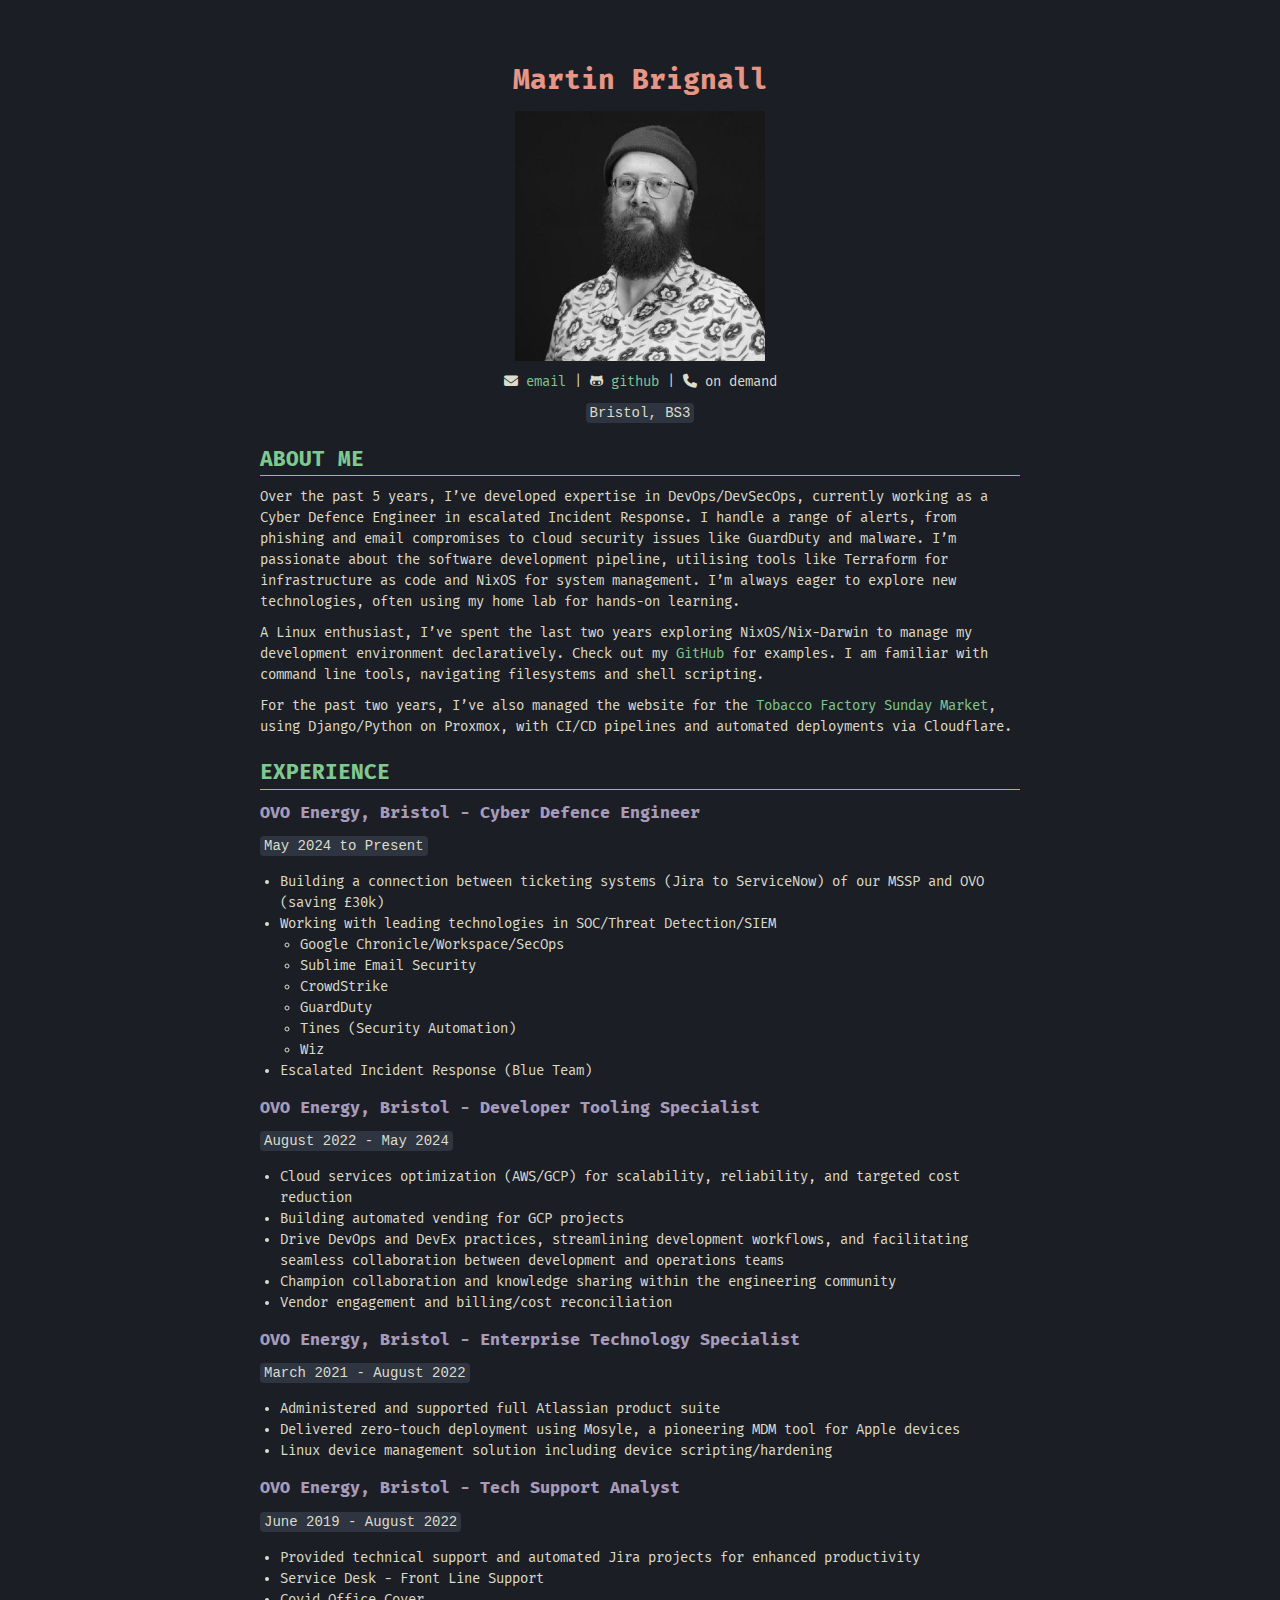
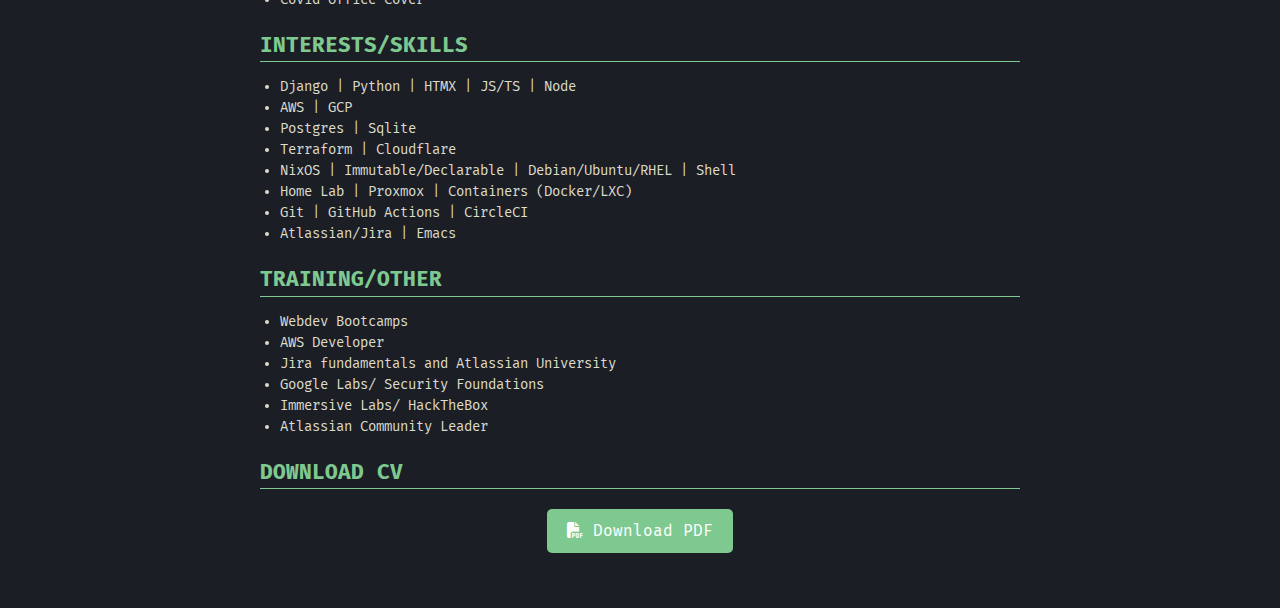
==== index.html @ 9ac09e2a "Deploying to gh-pages from @ mbrignall/mbrignl-cv@79a261bb3bc922e88e9699c41f180c78019fc666 🚀" ====
<?xml version="1.0" encoding="utf-8"?>
<!DOCTYPE html PUBLIC "-//W3C//DTD XHTML 1.0 Strict//EN"
"http://www.w3.org/TR/xhtml1/DTD/xhtml1-strict.dtd">
<html xmlns="http://www.w3.org/1999/xhtml" lang="en" xml:lang="en">
<head>
<meta http-equiv="Content-Type" content="text/html;charset=utf-8" />
<meta name="viewport" content="width=device-width, initial-scale=1" />
<title>Martin Brignall</title>
<meta name="generator" content="Org mode" />
<link rel="stylesheet" href="https://cdnjs.cloudflare.com/ajax/libs/font-awesome/6.6.0/css/all.min.css">
<link rel="stylesheet" href="https://fonts.googleapis.com/css2?family=Fira+Mono&display=swap">
<link rel="stylesheet" type="text/css" href="style.css">
<style type="text/css">
html, body {
background-color: #1c1e26;
font-size: 14px;
line-height: 1.5;
color: #dcdccc;
font-family: 'Fira Mono', monospace;
margin: 0 auto;
max-width: 800px;
padding: 20px;
}
h1 {
color: #e79686;
font-size: 2em;
text-align: center;
margin-bottom: 0;
}
h2 {
color: #7ec98f;
font-size: 1.5em;
margin-top: 20px;
margin-bottom: 10px;
border-bottom: 1px solid #7ec98f;
}
h3 {
color: #a89bb9;
font-size: 1.2em;
margin-top: 10px;
margin-bottom: 5px;
}
p {
margin: 10px 0;
}
ul {
padding-left: 20px;
}
a {
color: #7ec98f;
text-decoration: none;
}
a:hover {
text-decoration: underline;
}
.center {
text-align: center;
}
img.center {
display: block;
margin-left: auto;
margin-right: auto;
}
.download-button {
text-align: center;
margin: 20px 0;
}
.download-button .btn {
background-color: #7ec98f; /* Green background */
border: none; /* Remove border */
color: white; /* White text */
padding: 10px 20px; /* Some padding */
text-align: center; /* Center the text (if you want) */
text-decoration: none; /* Remove underline */
display: inline-block; /* Make the button inline-block */
font-size: 16px; /* Increase font size */
border-radius: 5px; /* Rounded corners */
cursor: pointer; /* Mouse pointer on hover */
transition: background-color 0.3s ease; /* Smooth background color change */
}
.download-button .btn:hover {
background-color: #45a049; /* Darker green on hover */
}
code {
background-color: #2e3440;
color: #dcdccc;
padding: 2px 4px;
border-radius: 4px;
}
.contact-info {
text-align: center;
margin-bottom: 20px;
}
.contact-info p {
margin: 0.2em 0;
}
.section-title {
font-weight: bold;
text-transform: uppercase;
border-bottom: 2px solid #7ec98f;
padding-bottom: 0.2em;
margin-top: 2em;
}
</style>
</head>
<body>
<div id="content">
<h1 class="title">Martin Brignall</h1>

<div class="figure">
<p><img src="./img/mbrignl.jpeg" alt="mbrignl.jpeg" class="center" width="250px" />
</p>
</div>

<p class="center">
<i class="fa fa-envelope"></i> <a href="mailto:martinaloysiusbrignall@gmail.com" class="center">email</a>  | 
<i class="fa-brands fa-github-alt"></i> <a href="https://github.com/mbrignall">github</a>  | 
<i class="fa fa-phone"></i> on demand
</p>

<p class="center">
<code>Bristol, BS3</code>
</p>

<div id="outline-container-orgf44a5af" class="outline-2">
<h2 id="orgf44a5af">ABOUT ME</h2>
<div class="outline-text-2" id="text-orgf44a5af">
<p>
Over the past 5 years, I’ve developed expertise in DevOps/DevSecOps, currently working as a Cyber Defence Engineer in escalated Incident Response. I handle a range of alerts, from phishing and email compromises to cloud security issues like GuardDuty and malware. I’m passionate about the software development pipeline, utilising tools like Terraform for infrastructure as code and NixOS for system management. I’m always eager to explore new technologies, often using my home lab for hands-on learning.
</p>

<p>
A Linux enthusiast, I’ve spent the last two years exploring NixOS/Nix-Darwin to manage my development environment declaratively. Check out my <a href="https://github.com/mbrignall">GitHub</a> for examples. I am familiar with command line tools, navigating filesystems and shell scripting.
</p>

<p>
For the past two years, I’ve also managed the website for the <a href="https://sundaymarket.marketmanager.app">Tobacco Factory Sunday Market</a>, using Django/Python on Proxmox, with CI/CD pipelines and automated deployments via Cloudflare.
</p>
</div>
</div>

<div id="outline-container-org95645b9" class="outline-2">
<h2 id="org95645b9">EXPERIENCE</h2>
<div class="outline-text-2" id="text-org95645b9">
</div>
<div id="outline-container-org48d962f" class="outline-3">
<h3 id="org48d962f"><b>OVO Energy</b>, Bristol - Cyber Defence Engineer</h3>
<div class="outline-text-3" id="text-org48d962f">
<p>
<code>May 2024 to Present</code>
</p>
<ul class="org-ul">
<li>Building a connection between ticketing systems (Jira to ServiceNow) of our MSSP and OVO (saving £30k)</li>
<li>Working with leading technologies in SOC/Threat Detection/SIEM
<ul class="org-ul">
<li>Google Chronicle/Workspace/SecOps</li>
<li>Sublime Email Security</li>
<li>CrowdStrike</li>
<li>GuardDuty</li>
<li>Tines (Security Automation)</li>
<li>Wiz</li>
</ul></li>
<li>Escalated Incident Response (Blue Team)</li>
</ul>
</div>
</div>

<div id="outline-container-org6223610" class="outline-3">
<h3 id="org6223610"><b>OVO Energy</b>, Bristol - Developer Tooling Specialist</h3>
<div class="outline-text-3" id="text-org6223610">
<p>
<code>August 2022 - May 2024</code>
</p>
<ul class="org-ul">
<li>Cloud services optimization (AWS/GCP) for
scalability, reliability, and targeted cost reduction</li>
<li>Building automated vending for GCP projects</li>
<li>Drive DevOps and DevEx practices, streamlining development
workflows, and facilitating seamless collaboration between
development and operations teams</li>
<li>Champion collaboration and knowledge sharing within the
engineering community</li>
<li>Vendor engagement and billing/cost reconciliation</li>
</ul>
</div>
</div>

<div id="outline-container-org43b151e" class="outline-3">
<h3 id="org43b151e">OVO Energy, Bristol - Enterprise Technology Specialist</h3>
<div class="outline-text-3" id="text-org43b151e">
<p>
<code>March 2021 - August 2022</code>
</p>
<ul class="org-ul">
<li>Administered and supported full Atlassian product suite</li>
<li>Delivered zero-touch deployment using Mosyle, a pioneering MDM
tool for Apple devices</li>
<li>Linux device management solution including device scripting/hardening</li>
</ul>
</div>
</div>

<div id="outline-container-org664cf90" class="outline-3">
<h3 id="org664cf90">OVO Energy, Bristol - Tech Support Analyst</h3>
<div class="outline-text-3" id="text-org664cf90">
<p>
<code>June 2019 - August 2022</code>
</p>
<ul class="org-ul">
<li>Provided technical support and automated Jira projects for
enhanced productivity</li>
<li>Service Desk - Front Line Support</li>
<li>Covid Office Cover</li>
</ul>
</div>
</div>
</div>

<div id="outline-container-org94a6da1" class="outline-2">
<h2 id="org94a6da1">INTERESTS/SKILLS</h2>
<div class="outline-text-2" id="text-org94a6da1">
<ul class="org-ul">
<li>Django | Python | HTMX | JS/TS | Node</li>
<li>AWS | GCP</li>
<li>Postgres | Sqlite</li>
<li>Terraform | Cloudflare</li>
<li>NixOS | Immutable/Declarable | Debian/Ubuntu/RHEL | Shell</li>
<li>Home Lab | Proxmox | Containers (Docker/LXC)</li>
<li>Git | GitHub Actions | CircleCI</li>
<li>Atlassian/Jira | Emacs</li>
</ul>
</div>
</div>

<div id="outline-container-orge17f28a" class="outline-2">
<h2 id="orge17f28a">TRAINING/OTHER</h2>
<div class="outline-text-2" id="text-orge17f28a">
<ul class="org-ul">
<li>Webdev Bootcamps</li>
<li>AWS Developer</li>
<li>Jira fundamentals and Atlassian University</li>
<li>Google Labs/ Security Foundations</li>
<li>Immersive Labs/ HackTheBox</li>
<li>Atlassian Community Leader</li>
</ul>
</div>
</div>

<div id="outline-container-orgb2cb8e1" class="outline-2">
<h2 id="orgb2cb8e1">DOWNLOAD CV</h2>
<div class="outline-text-2" id="text-orgb2cb8e1">
<p class="center">
<div class="download-button">
<a href="https://mbrignall.github.io/mbrignl-cv/mbcv.pdf" class="btn" download>
<i class="fa fa-file-pdf"></i> Download PDF
</a>
</div>
</p>
</div>
</div>
</div>
</body>
</html>
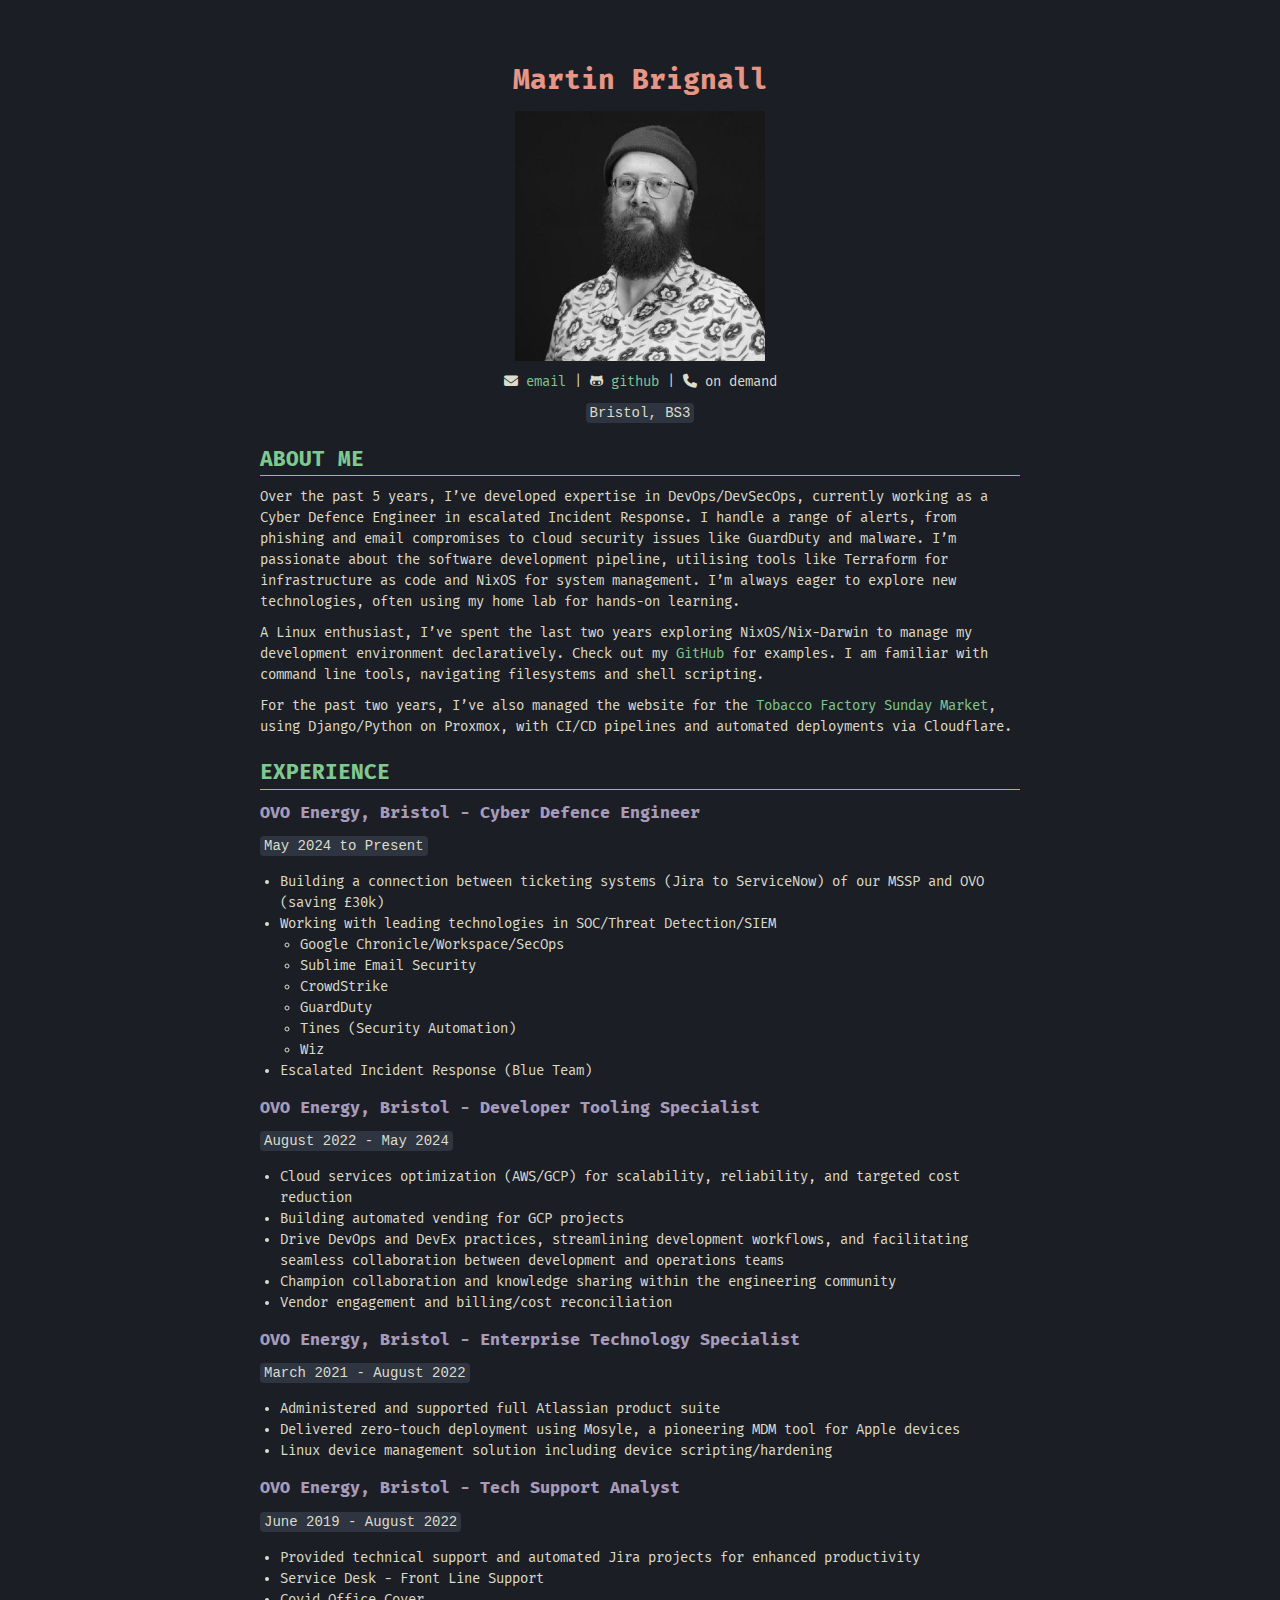
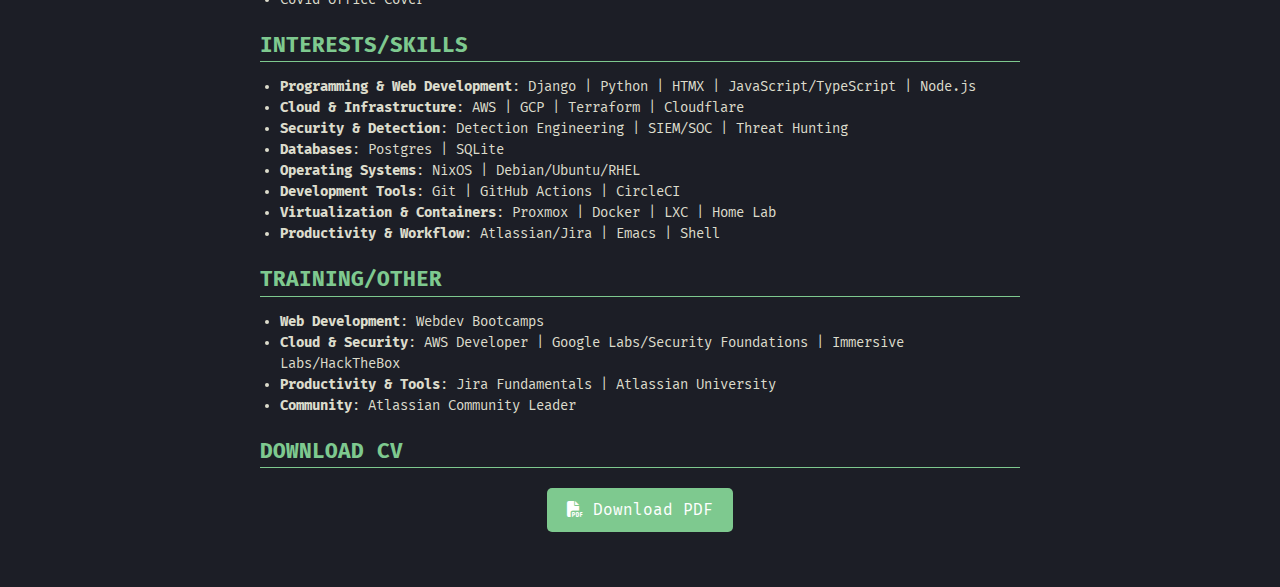
==== commit f099bc2f: "Deploying to gh-pages from @ mbrignall/mbrignl-cv@e51a6a0d6cc186be38806fed59eaf8313b4d0034 🚀" ====
--- a/index.html
+++ b/index.html
@@ -122,9 +122,9 @@
 <code>Bristol, BS3</code>
 </p>
 
-<div id="outline-container-orgf44a5af" class="outline-2">
-<h2 id="orgf44a5af">ABOUT ME</h2>
-<div class="outline-text-2" id="text-orgf44a5af">
+<div id="outline-container-orgc429713" class="outline-2">
+<h2 id="orgc429713">ABOUT ME</h2>
+<div class="outline-text-2" id="text-orgc429713">
 <p>
 Over the past 5 years, I’ve developed expertise in DevOps/DevSecOps, currently working as a Cyber Defence Engineer in escalated Incident Response. I handle a range of alerts, from phishing and email compromises to cloud security issues like GuardDuty and malware. I’m passionate about the software development pipeline, utilising tools like Terraform for infrastructure as code and NixOS for system management. I’m always eager to explore new technologies, often using my home lab for hands-on learning.
 </p>
@@ -139,13 +139,13 @@
 </div>
 </div>
 
-<div id="outline-container-org95645b9" class="outline-2">
-<h2 id="org95645b9">EXPERIENCE</h2>
-<div class="outline-text-2" id="text-org95645b9">
-</div>
-<div id="outline-container-org48d962f" class="outline-3">
-<h3 id="org48d962f"><b>OVO Energy</b>, Bristol - Cyber Defence Engineer</h3>
-<div class="outline-text-3" id="text-org48d962f">
+<div id="outline-container-org0876ac3" class="outline-2">
+<h2 id="org0876ac3">EXPERIENCE</h2>
+<div class="outline-text-2" id="text-org0876ac3">
+</div>
+<div id="outline-container-org802b6fd" class="outline-3">
+<h3 id="org802b6fd"><b>OVO Energy</b>, Bristol - Cyber Defence Engineer</h3>
+<div class="outline-text-3" id="text-org802b6fd">
 <p>
 <code>May 2024 to Present</code>
 </p>
@@ -165,9 +165,9 @@
 </div>
 </div>
 
-<div id="outline-container-org6223610" class="outline-3">
-<h3 id="org6223610"><b>OVO Energy</b>, Bristol - Developer Tooling Specialist</h3>
-<div class="outline-text-3" id="text-org6223610">
+<div id="outline-container-org3afc214" class="outline-3">
+<h3 id="org3afc214"><b>OVO Energy</b>, Bristol - Developer Tooling Specialist</h3>
+<div class="outline-text-3" id="text-org3afc214">
 <p>
 <code>August 2022 - May 2024</code>
 </p>
@@ -185,9 +185,9 @@
 </div>
 </div>
 
-<div id="outline-container-org43b151e" class="outline-3">
-<h3 id="org43b151e">OVO Energy, Bristol - Enterprise Technology Specialist</h3>
-<div class="outline-text-3" id="text-org43b151e">
+<div id="outline-container-org78b4206" class="outline-3">
+<h3 id="org78b4206">OVO Energy, Bristol - Enterprise Technology Specialist</h3>
+<div class="outline-text-3" id="text-org78b4206">
 <p>
 <code>March 2021 - August 2022</code>
 </p>
@@ -200,9 +200,9 @@
 </div>
 </div>
 
-<div id="outline-container-org664cf90" class="outline-3">
-<h3 id="org664cf90">OVO Energy, Bristol - Tech Support Analyst</h3>
-<div class="outline-text-3" id="text-org664cf90">
+<div id="outline-container-org59b3b77" class="outline-3">
+<h3 id="org59b3b77">OVO Energy, Bristol - Tech Support Analyst</h3>
+<div class="outline-text-3" id="text-org59b3b77">
 <p>
 <code>June 2019 - August 2022</code>
 </p>
@@ -216,39 +216,39 @@
 </div>
 </div>
 
-<div id="outline-container-org94a6da1" class="outline-2">
-<h2 id="org94a6da1">INTERESTS/SKILLS</h2>
-<div class="outline-text-2" id="text-org94a6da1">
-<ul class="org-ul">
-<li>Django | Python | HTMX | JS/TS | Node</li>
-<li>AWS | GCP</li>
-<li>Postgres | Sqlite</li>
-<li>Terraform | Cloudflare</li>
-<li>NixOS | Immutable/Declarable | Debian/Ubuntu/RHEL | Shell</li>
-<li>Home Lab | Proxmox | Containers (Docker/LXC)</li>
-<li>Git | GitHub Actions | CircleCI</li>
-<li>Atlassian/Jira | Emacs</li>
-</ul>
-</div>
-</div>
-
-<div id="outline-container-orge17f28a" class="outline-2">
-<h2 id="orge17f28a">TRAINING/OTHER</h2>
-<div class="outline-text-2" id="text-orge17f28a">
-<ul class="org-ul">
-<li>Webdev Bootcamps</li>
-<li>AWS Developer</li>
-<li>Jira fundamentals and Atlassian University</li>
-<li>Google Labs/ Security Foundations</li>
-<li>Immersive Labs/ HackTheBox</li>
-<li>Atlassian Community Leader</li>
-</ul>
-</div>
-</div>
-
-<div id="outline-container-orgb2cb8e1" class="outline-2">
-<h2 id="orgb2cb8e1">DOWNLOAD CV</h2>
-<div class="outline-text-2" id="text-orgb2cb8e1">
+<div id="outline-container-org53bff88" class="outline-2">
+<h2 id="org53bff88">INTERESTS/SKILLS</h2>
+<div class="outline-text-2" id="text-org53bff88">
+<ul class="org-ul">
+<li><b>Programming &amp; Web Development</b>: Django | Python | HTMX | JavaScript/TypeScript | Node.js</li>
+<li><b>Cloud &amp; Infrastructure</b>: AWS | GCP | Terraform | Cloudflare</li>
+<li><b>Security &amp; Detection</b>: Detection Engineering | SIEM/SOC | Threat Hunting</li>
+<li><b>Databases</b>: Postgres | SQLite</li>
+<li><b>Operating Systems</b>: NixOS | Debian/Ubuntu/RHEL</li>
+<li><b>Development Tools</b>: Git | GitHub Actions | CircleCI</li>
+<li><b>Virtualization &amp; Containers</b>: Proxmox | Docker | LXC | Home Lab</li>
+<li><b>Productivity &amp; Workflow</b>: Atlassian/Jira | Emacs | Shell</li>
+</ul>
+</div>
+</div>
+
+
+<div id="outline-container-orge9104a3" class="outline-2">
+<h2 id="orge9104a3">TRAINING/OTHER</h2>
+<div class="outline-text-2" id="text-orge9104a3">
+<ul class="org-ul">
+<li><b>Web Development</b>: Webdev Bootcamps</li>
+<li><b>Cloud &amp; Security</b>: AWS Developer | Google Labs/Security Foundations | Immersive Labs/HackTheBox</li>
+<li><b>Productivity &amp; Tools</b>: Jira Fundamentals | Atlassian University</li>
+<li><b>Community</b>: Atlassian Community Leader</li>
+</ul>
+</div>
+</div>
+
+
+<div id="outline-container-org244cf4e" class="outline-2">
+<h2 id="org244cf4e">DOWNLOAD CV</h2>
+<div class="outline-text-2" id="text-org244cf4e">
 <p class="center">
 <div class="download-button">
 <a href="https://mbrignall.github.io/mbrignl-cv/mbcv.pdf" class="btn" download>
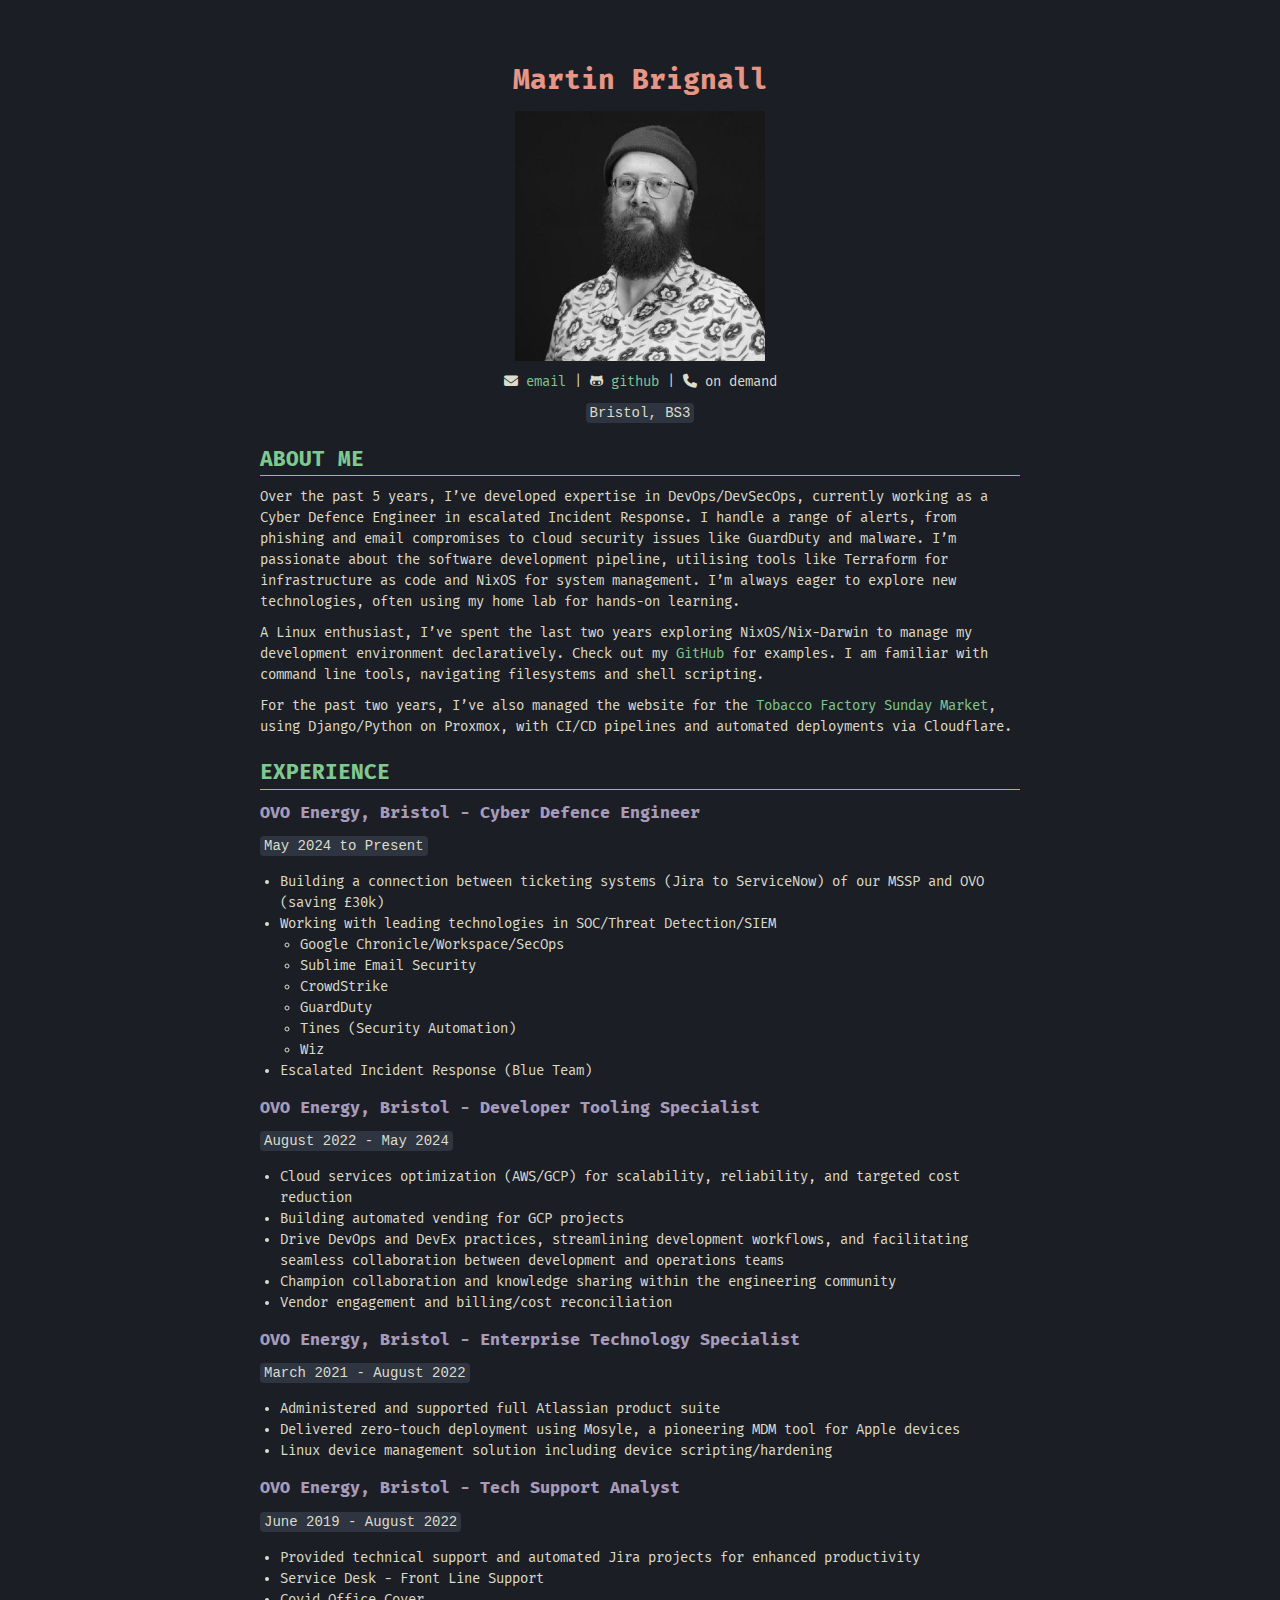
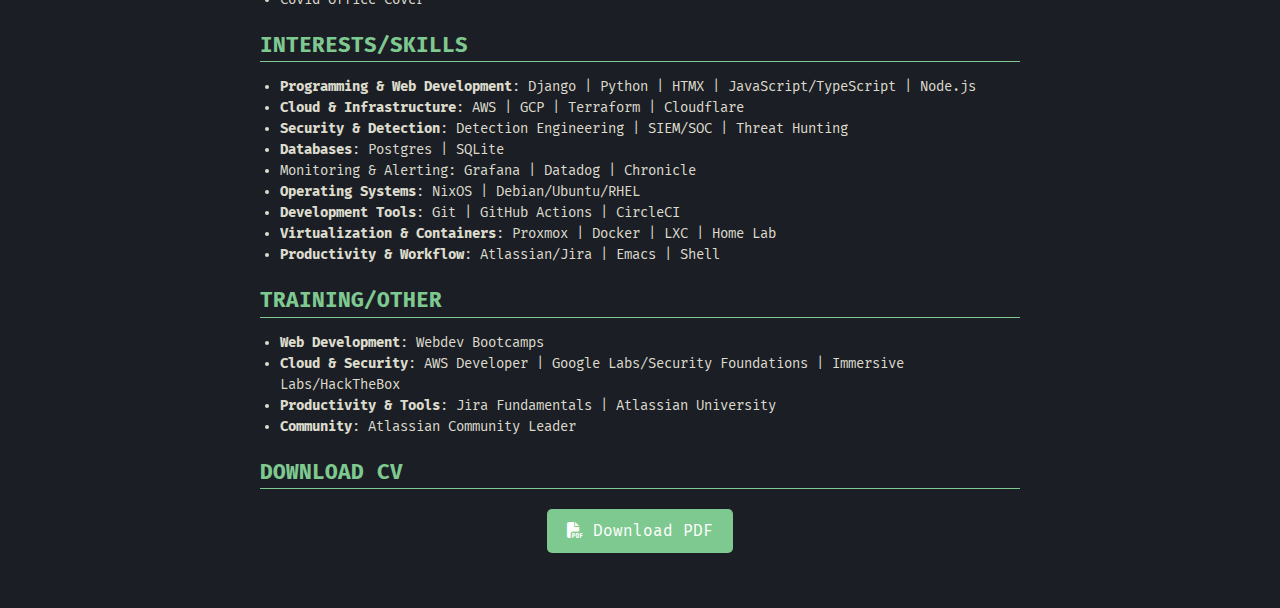
==== commit f0735496: "Deploying to gh-pages from @ mbrignall/mbrignl-cv@9458a605437271b35866bcd3ac2587606010154b 🚀" ====
--- a/index.html
+++ b/index.html
@@ -122,9 +122,9 @@
 <code>Bristol, BS3</code>
 </p>
 
-<div id="outline-container-orgc429713" class="outline-2">
-<h2 id="orgc429713">ABOUT ME</h2>
-<div class="outline-text-2" id="text-orgc429713">
+<div id="outline-container-orgcfe7950" class="outline-2">
+<h2 id="orgcfe7950">ABOUT ME</h2>
+<div class="outline-text-2" id="text-orgcfe7950">
 <p>
 Over the past 5 years, I’ve developed expertise in DevOps/DevSecOps, currently working as a Cyber Defence Engineer in escalated Incident Response. I handle a range of alerts, from phishing and email compromises to cloud security issues like GuardDuty and malware. I’m passionate about the software development pipeline, utilising tools like Terraform for infrastructure as code and NixOS for system management. I’m always eager to explore new technologies, often using my home lab for hands-on learning.
 </p>
@@ -139,13 +139,13 @@
 </div>
 </div>
 
-<div id="outline-container-org0876ac3" class="outline-2">
-<h2 id="org0876ac3">EXPERIENCE</h2>
-<div class="outline-text-2" id="text-org0876ac3">
-</div>
-<div id="outline-container-org802b6fd" class="outline-3">
-<h3 id="org802b6fd"><b>OVO Energy</b>, Bristol - Cyber Defence Engineer</h3>
-<div class="outline-text-3" id="text-org802b6fd">
+<div id="outline-container-org6a5e1a5" class="outline-2">
+<h2 id="org6a5e1a5">EXPERIENCE</h2>
+<div class="outline-text-2" id="text-org6a5e1a5">
+</div>
+<div id="outline-container-org153b52e" class="outline-3">
+<h3 id="org153b52e"><b>OVO Energy</b>, Bristol - Cyber Defence Engineer</h3>
+<div class="outline-text-3" id="text-org153b52e">
 <p>
 <code>May 2024 to Present</code>
 </p>
@@ -165,9 +165,9 @@
 </div>
 </div>
 
-<div id="outline-container-org3afc214" class="outline-3">
-<h3 id="org3afc214"><b>OVO Energy</b>, Bristol - Developer Tooling Specialist</h3>
-<div class="outline-text-3" id="text-org3afc214">
+<div id="outline-container-orga14b405" class="outline-3">
+<h3 id="orga14b405"><b>OVO Energy</b>, Bristol - Developer Tooling Specialist</h3>
+<div class="outline-text-3" id="text-orga14b405">
 <p>
 <code>August 2022 - May 2024</code>
 </p>
@@ -185,9 +185,9 @@
 </div>
 </div>
 
-<div id="outline-container-org78b4206" class="outline-3">
-<h3 id="org78b4206">OVO Energy, Bristol - Enterprise Technology Specialist</h3>
-<div class="outline-text-3" id="text-org78b4206">
+<div id="outline-container-orgdbcbab7" class="outline-3">
+<h3 id="orgdbcbab7">OVO Energy, Bristol - Enterprise Technology Specialist</h3>
+<div class="outline-text-3" id="text-orgdbcbab7">
 <p>
 <code>March 2021 - August 2022</code>
 </p>
@@ -200,9 +200,9 @@
 </div>
 </div>
 
-<div id="outline-container-org59b3b77" class="outline-3">
-<h3 id="org59b3b77">OVO Energy, Bristol - Tech Support Analyst</h3>
-<div class="outline-text-3" id="text-org59b3b77">
+<div id="outline-container-orgf5f5a96" class="outline-3">
+<h3 id="orgf5f5a96">OVO Energy, Bristol - Tech Support Analyst</h3>
+<div class="outline-text-3" id="text-orgf5f5a96">
 <p>
 <code>June 2019 - August 2022</code>
 </p>
@@ -216,14 +216,15 @@
 </div>
 </div>
 
-<div id="outline-container-org53bff88" class="outline-2">
-<h2 id="org53bff88">INTERESTS/SKILLS</h2>
-<div class="outline-text-2" id="text-org53bff88">
+<div id="outline-container-orgcd72bc3" class="outline-2">
+<h2 id="orgcd72bc3">INTERESTS/SKILLS</h2>
+<div class="outline-text-2" id="text-orgcd72bc3">
 <ul class="org-ul">
 <li><b>Programming &amp; Web Development</b>: Django | Python | HTMX | JavaScript/TypeScript | Node.js</li>
 <li><b>Cloud &amp; Infrastructure</b>: AWS | GCP | Terraform | Cloudflare</li>
 <li><b>Security &amp; Detection</b>: Detection Engineering | SIEM/SOC | Threat Hunting</li>
 <li><b>Databases</b>: Postgres | SQLite</li>
+<li>Monitoring &amp; Alerting: Grafana | Datadog | Chronicle</li>
 <li><b>Operating Systems</b>: NixOS | Debian/Ubuntu/RHEL</li>
 <li><b>Development Tools</b>: Git | GitHub Actions | CircleCI</li>
 <li><b>Virtualization &amp; Containers</b>: Proxmox | Docker | LXC | Home Lab</li>
@@ -233,9 +234,9 @@
 </div>
 
 
-<div id="outline-container-orge9104a3" class="outline-2">
-<h2 id="orge9104a3">TRAINING/OTHER</h2>
-<div class="outline-text-2" id="text-orge9104a3">
+<div id="outline-container-orgcee2c33" class="outline-2">
+<h2 id="orgcee2c33">TRAINING/OTHER</h2>
+<div class="outline-text-2" id="text-orgcee2c33">
 <ul class="org-ul">
 <li><b>Web Development</b>: Webdev Bootcamps</li>
 <li><b>Cloud &amp; Security</b>: AWS Developer | Google Labs/Security Foundations | Immersive Labs/HackTheBox</li>
@@ -246,9 +247,9 @@
 </div>
 
 
-<div id="outline-container-org244cf4e" class="outline-2">
-<h2 id="org244cf4e">DOWNLOAD CV</h2>
-<div class="outline-text-2" id="text-org244cf4e">
+<div id="outline-container-org660c5ca" class="outline-2">
+<h2 id="org660c5ca">DOWNLOAD CV</h2>
+<div class="outline-text-2" id="text-org660c5ca">
 <p class="center">
 <div class="download-button">
 <a href="https://mbrignall.github.io/mbrignl-cv/mbcv.pdf" class="btn" download>
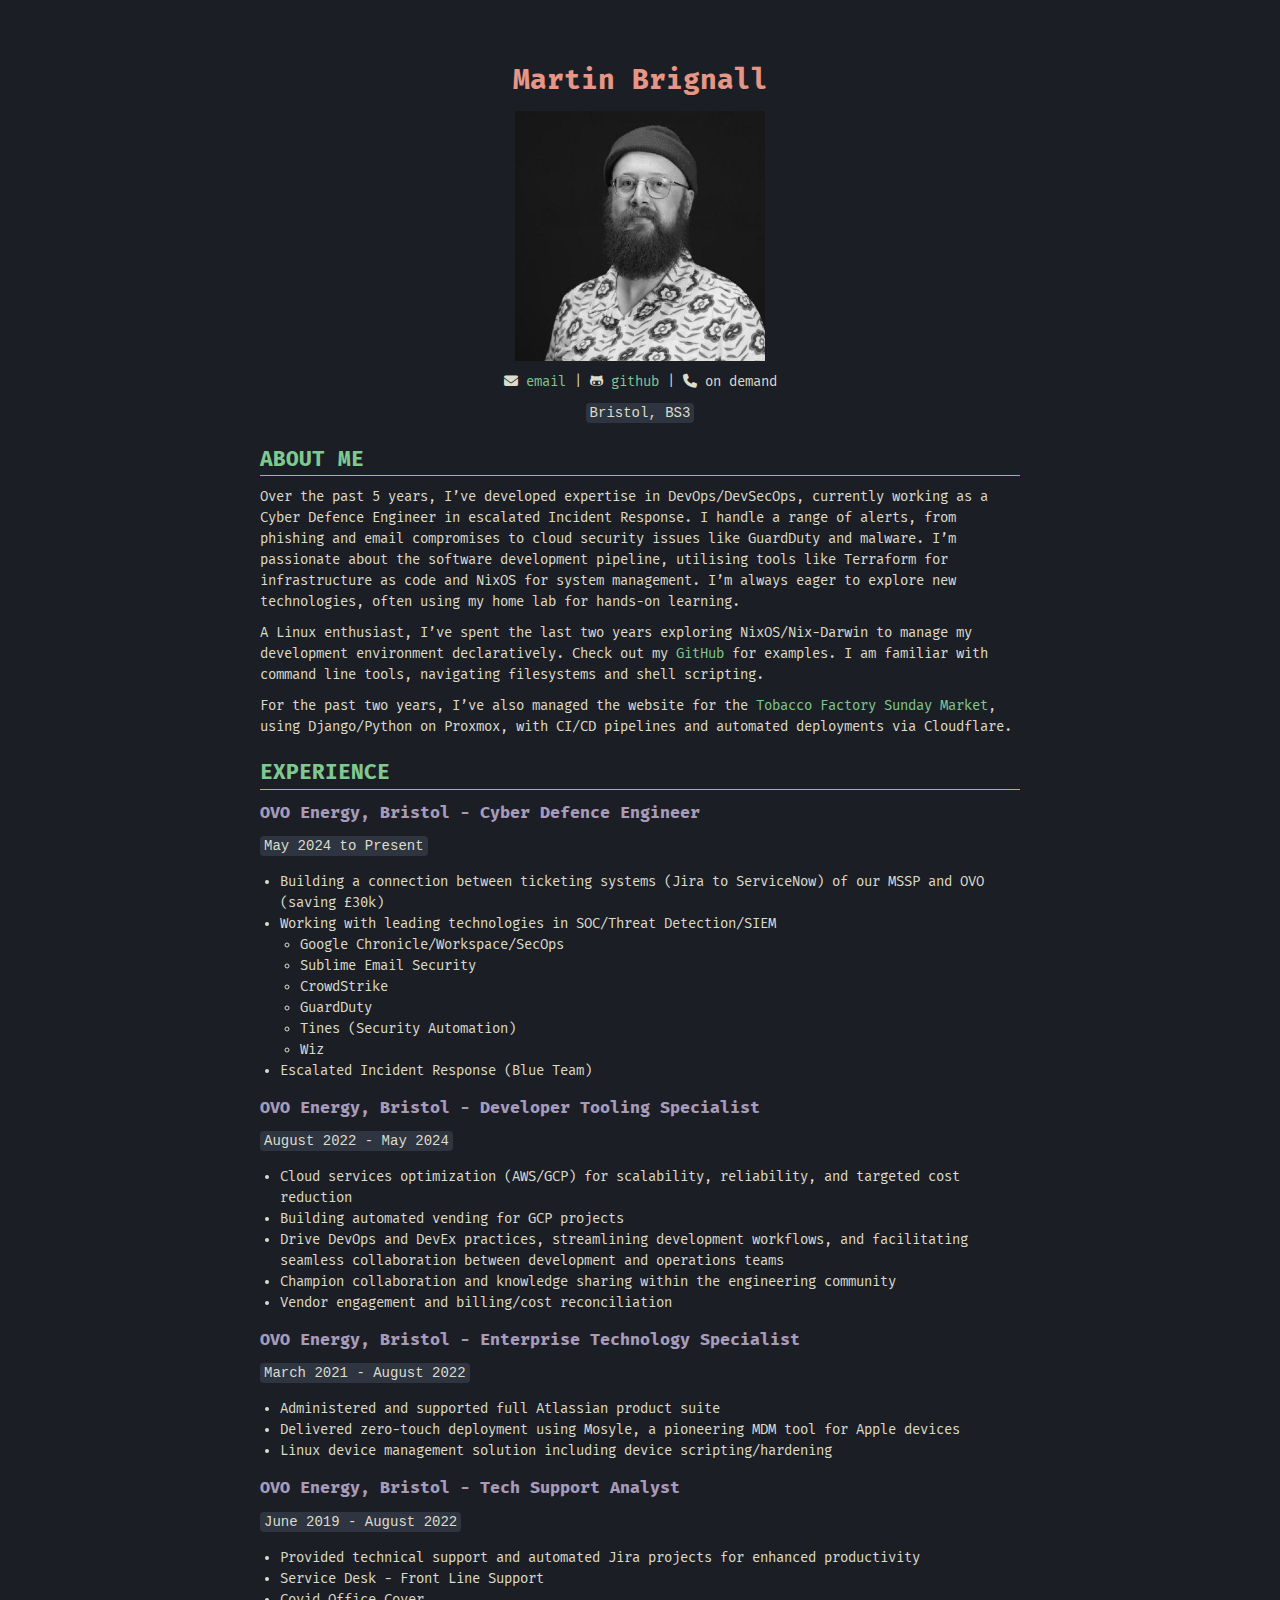
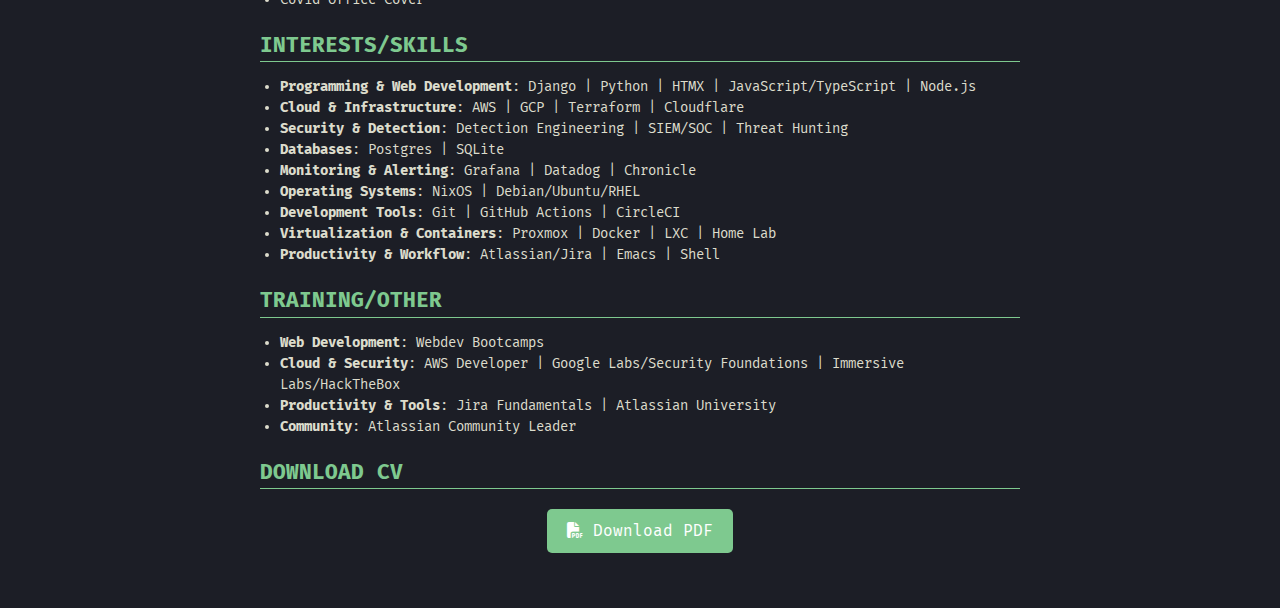
==== commit 34ea58b9: "Deploying to gh-pages from @ mbrignall/mbrignl-cv@f4c043f331197dabf95dcbff300184e1875cc56a 🚀" ====
--- a/index.html
+++ b/index.html
@@ -122,9 +122,9 @@
 <code>Bristol, BS3</code>
 </p>
 
-<div id="outline-container-orgcfe7950" class="outline-2">
-<h2 id="orgcfe7950">ABOUT ME</h2>
-<div class="outline-text-2" id="text-orgcfe7950">
+<div id="outline-container-org443b88e" class="outline-2">
+<h2 id="org443b88e">ABOUT ME</h2>
+<div class="outline-text-2" id="text-org443b88e">
 <p>
 Over the past 5 years, I’ve developed expertise in DevOps/DevSecOps, currently working as a Cyber Defence Engineer in escalated Incident Response. I handle a range of alerts, from phishing and email compromises to cloud security issues like GuardDuty and malware. I’m passionate about the software development pipeline, utilising tools like Terraform for infrastructure as code and NixOS for system management. I’m always eager to explore new technologies, often using my home lab for hands-on learning.
 </p>
@@ -139,13 +139,13 @@
 </div>
 </div>
 
-<div id="outline-container-org6a5e1a5" class="outline-2">
-<h2 id="org6a5e1a5">EXPERIENCE</h2>
-<div class="outline-text-2" id="text-org6a5e1a5">
-</div>
-<div id="outline-container-org153b52e" class="outline-3">
-<h3 id="org153b52e"><b>OVO Energy</b>, Bristol - Cyber Defence Engineer</h3>
-<div class="outline-text-3" id="text-org153b52e">
+<div id="outline-container-org0f3c737" class="outline-2">
+<h2 id="org0f3c737">EXPERIENCE</h2>
+<div class="outline-text-2" id="text-org0f3c737">
+</div>
+<div id="outline-container-orga8922e0" class="outline-3">
+<h3 id="orga8922e0"><b>OVO Energy</b>, Bristol - Cyber Defence Engineer</h3>
+<div class="outline-text-3" id="text-orga8922e0">
 <p>
 <code>May 2024 to Present</code>
 </p>
@@ -165,9 +165,9 @@
 </div>
 </div>
 
-<div id="outline-container-orga14b405" class="outline-3">
-<h3 id="orga14b405"><b>OVO Energy</b>, Bristol - Developer Tooling Specialist</h3>
-<div class="outline-text-3" id="text-orga14b405">
+<div id="outline-container-org5aa18d5" class="outline-3">
+<h3 id="org5aa18d5"><b>OVO Energy</b>, Bristol - Developer Tooling Specialist</h3>
+<div class="outline-text-3" id="text-org5aa18d5">
 <p>
 <code>August 2022 - May 2024</code>
 </p>
@@ -185,9 +185,9 @@
 </div>
 </div>
 
-<div id="outline-container-orgdbcbab7" class="outline-3">
-<h3 id="orgdbcbab7">OVO Energy, Bristol - Enterprise Technology Specialist</h3>
-<div class="outline-text-3" id="text-orgdbcbab7">
+<div id="outline-container-org685aed4" class="outline-3">
+<h3 id="org685aed4">OVO Energy, Bristol - Enterprise Technology Specialist</h3>
+<div class="outline-text-3" id="text-org685aed4">
 <p>
 <code>March 2021 - August 2022</code>
 </p>
@@ -200,9 +200,9 @@
 </div>
 </div>
 
-<div id="outline-container-orgf5f5a96" class="outline-3">
-<h3 id="orgf5f5a96">OVO Energy, Bristol - Tech Support Analyst</h3>
-<div class="outline-text-3" id="text-orgf5f5a96">
+<div id="outline-container-org105899d" class="outline-3">
+<h3 id="org105899d">OVO Energy, Bristol - Tech Support Analyst</h3>
+<div class="outline-text-3" id="text-org105899d">
 <p>
 <code>June 2019 - August 2022</code>
 </p>
@@ -216,15 +216,15 @@
 </div>
 </div>
 
-<div id="outline-container-orgcd72bc3" class="outline-2">
-<h2 id="orgcd72bc3">INTERESTS/SKILLS</h2>
-<div class="outline-text-2" id="text-orgcd72bc3">
+<div id="outline-container-org38e7f43" class="outline-2">
+<h2 id="org38e7f43">INTERESTS/SKILLS</h2>
+<div class="outline-text-2" id="text-org38e7f43">
 <ul class="org-ul">
 <li><b>Programming &amp; Web Development</b>: Django | Python | HTMX | JavaScript/TypeScript | Node.js</li>
 <li><b>Cloud &amp; Infrastructure</b>: AWS | GCP | Terraform | Cloudflare</li>
 <li><b>Security &amp; Detection</b>: Detection Engineering | SIEM/SOC | Threat Hunting</li>
 <li><b>Databases</b>: Postgres | SQLite</li>
-<li>Monitoring &amp; Alerting: Grafana | Datadog | Chronicle</li>
+<li><b>Monitoring &amp; Alerting</b>: Grafana | Datadog | Chronicle</li>
 <li><b>Operating Systems</b>: NixOS | Debian/Ubuntu/RHEL</li>
 <li><b>Development Tools</b>: Git | GitHub Actions | CircleCI</li>
 <li><b>Virtualization &amp; Containers</b>: Proxmox | Docker | LXC | Home Lab</li>
@@ -234,9 +234,9 @@
 </div>
 
 
-<div id="outline-container-orgcee2c33" class="outline-2">
-<h2 id="orgcee2c33">TRAINING/OTHER</h2>
-<div class="outline-text-2" id="text-orgcee2c33">
+<div id="outline-container-org121a532" class="outline-2">
+<h2 id="org121a532">TRAINING/OTHER</h2>
+<div class="outline-text-2" id="text-org121a532">
 <ul class="org-ul">
 <li><b>Web Development</b>: Webdev Bootcamps</li>
 <li><b>Cloud &amp; Security</b>: AWS Developer | Google Labs/Security Foundations | Immersive Labs/HackTheBox</li>
@@ -247,9 +247,9 @@
 </div>
 
 
-<div id="outline-container-org660c5ca" class="outline-2">
-<h2 id="org660c5ca">DOWNLOAD CV</h2>
-<div class="outline-text-2" id="text-org660c5ca">
+<div id="outline-container-org1b0db57" class="outline-2">
+<h2 id="org1b0db57">DOWNLOAD CV</h2>
+<div class="outline-text-2" id="text-org1b0db57">
 <p class="center">
 <div class="download-button">
 <a href="https://mbrignall.github.io/mbrignl-cv/mbcv.pdf" class="btn" download>
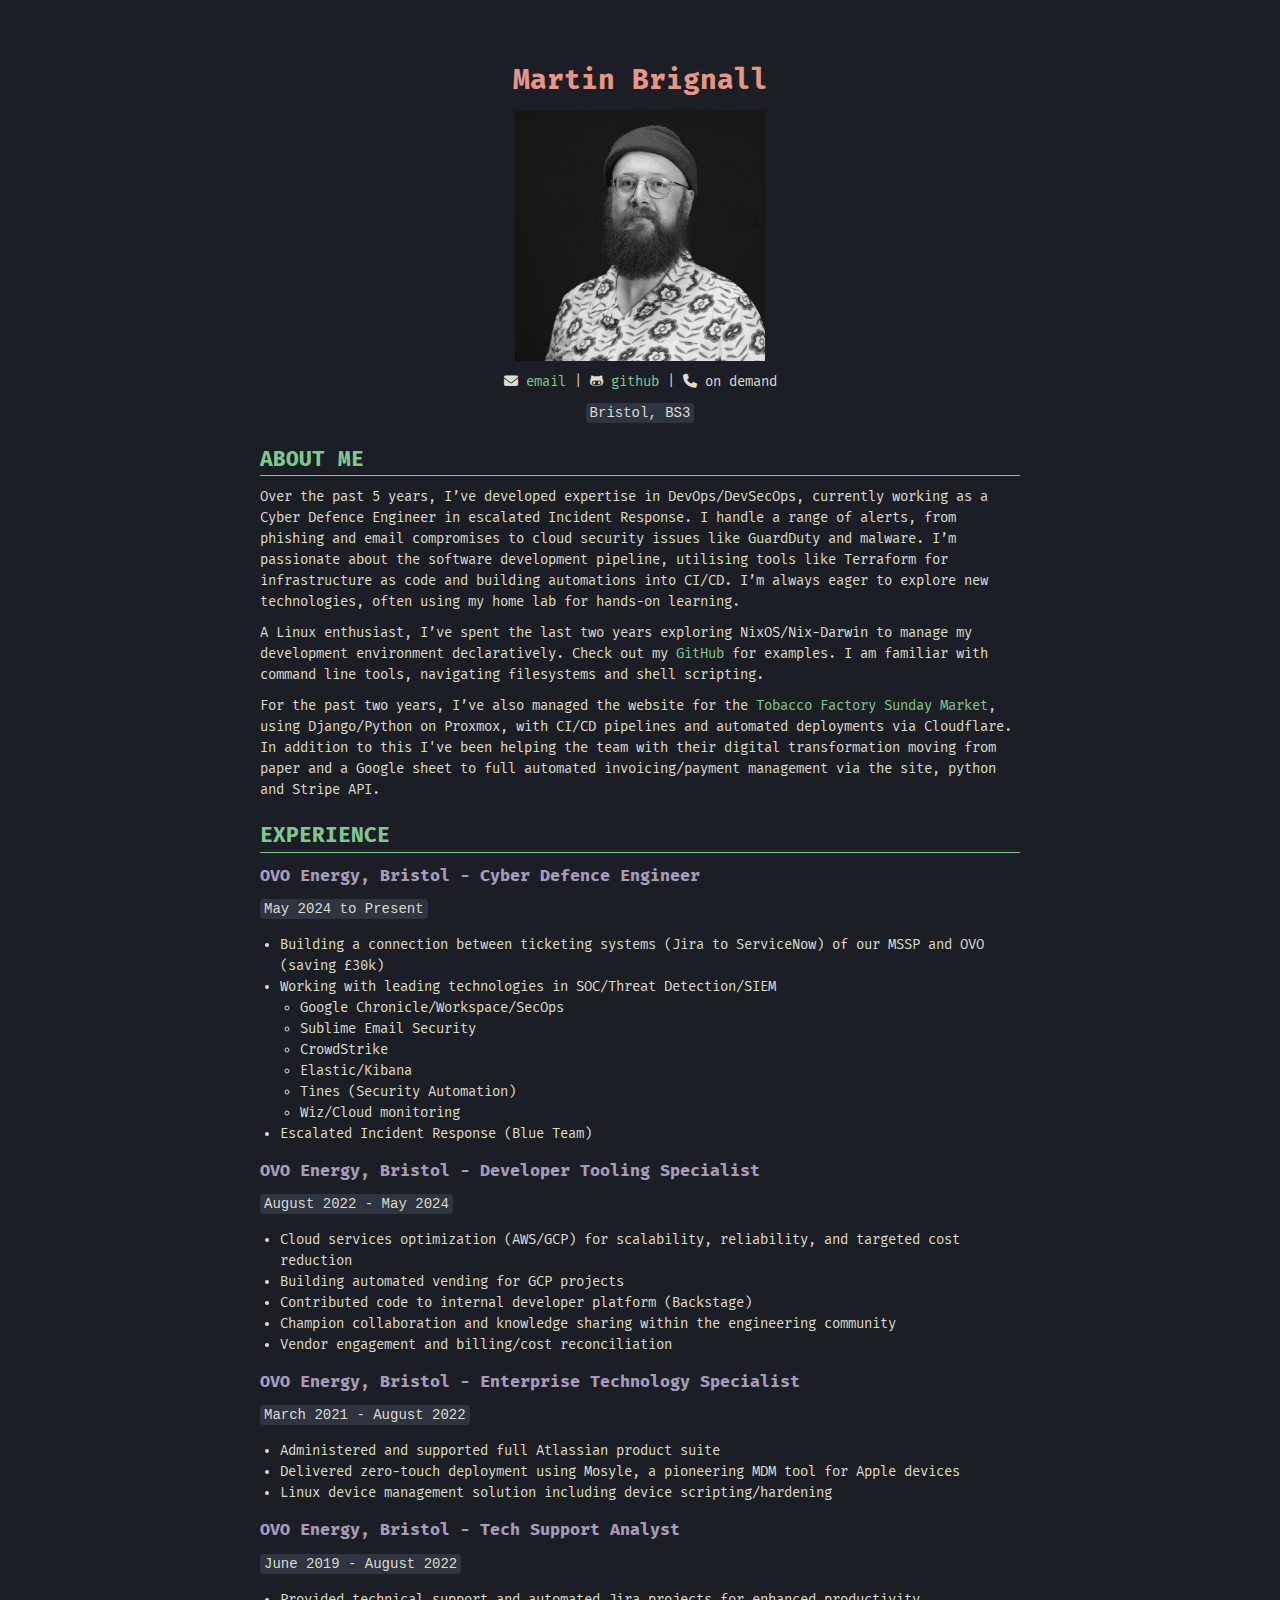
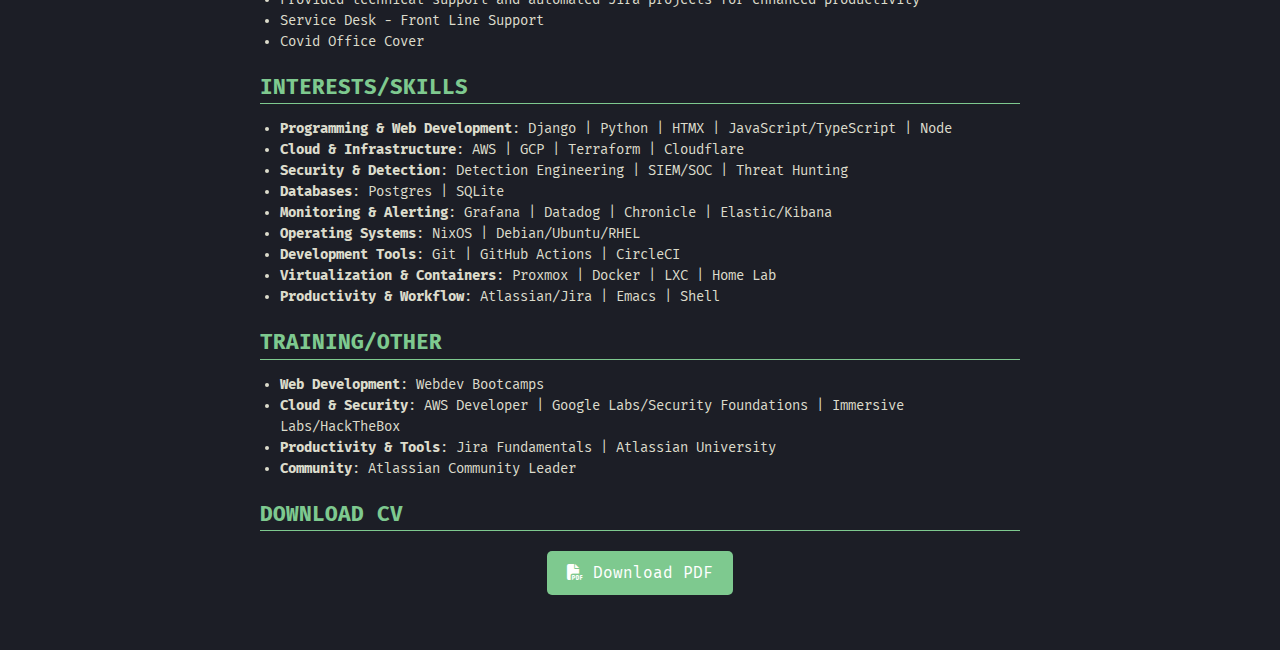
==== commit a637f875: "Deploying to gh-pages from @ mbrignall/mbrignl-cv@2ad3494de5ba00c920f1f680e95dc1c64923d70e 🚀" ====
--- a/index.html
+++ b/index.html
@@ -122,11 +122,11 @@
 <code>Bristol, BS3</code>
 </p>
 
-<div id="outline-container-org443b88e" class="outline-2">
-<h2 id="org443b88e">ABOUT ME</h2>
-<div class="outline-text-2" id="text-org443b88e">
-<p>
-Over the past 5 years, I’ve developed expertise in DevOps/DevSecOps, currently working as a Cyber Defence Engineer in escalated Incident Response. I handle a range of alerts, from phishing and email compromises to cloud security issues like GuardDuty and malware. I’m passionate about the software development pipeline, utilising tools like Terraform for infrastructure as code and NixOS for system management. I’m always eager to explore new technologies, often using my home lab for hands-on learning.
+<div id="outline-container-orgfec461a" class="outline-2">
+<h2 id="orgfec461a">ABOUT ME</h2>
+<div class="outline-text-2" id="text-orgfec461a">
+<p>
+Over the past 5 years, I’ve developed expertise in DevOps/DevSecOps, currently working as a Cyber Defence Engineer in escalated Incident Response. I handle a range of alerts, from phishing and email compromises to cloud security issues like GuardDuty and malware. I’m passionate about the software development pipeline, utilising tools like Terraform for infrastructure as code and building automations into CI/CD. I’m always eager to explore new technologies, often using my home lab for hands-on learning.
 </p>
 
 <p>
@@ -134,18 +134,18 @@
 </p>
 
 <p>
-For the past two years, I’ve also managed the website for the <a href="https://sundaymarket.marketmanager.app">Tobacco Factory Sunday Market</a>, using Django/Python on Proxmox, with CI/CD pipelines and automated deployments via Cloudflare.
-</p>
-</div>
-</div>
-
-<div id="outline-container-org0f3c737" class="outline-2">
-<h2 id="org0f3c737">EXPERIENCE</h2>
-<div class="outline-text-2" id="text-org0f3c737">
-</div>
-<div id="outline-container-orga8922e0" class="outline-3">
-<h3 id="orga8922e0"><b>OVO Energy</b>, Bristol - Cyber Defence Engineer</h3>
-<div class="outline-text-3" id="text-orga8922e0">
+For the past two years, I’ve also managed the website for the <a href="https://sundaymarket.marketmanager.app">Tobacco Factory Sunday Market</a>, using Django/Python on Proxmox, with CI/CD pipelines and automated deployments via Cloudflare. In addition to this I've been helping the team with their digital transformation moving from paper and a Google sheet to full automated invoicing/payment management via the site, python and Stripe API.
+</p>
+</div>
+</div>
+
+<div id="outline-container-orgaf3ca5e" class="outline-2">
+<h2 id="orgaf3ca5e">EXPERIENCE</h2>
+<div class="outline-text-2" id="text-orgaf3ca5e">
+</div>
+<div id="outline-container-orgf24d242" class="outline-3">
+<h3 id="orgf24d242"><b>OVO Energy</b>, Bristol - Cyber Defence Engineer</h3>
+<div class="outline-text-3" id="text-orgf24d242">
 <p>
 <code>May 2024 to Present</code>
 </p>
@@ -156,18 +156,18 @@
 <li>Google Chronicle/Workspace/SecOps</li>
 <li>Sublime Email Security</li>
 <li>CrowdStrike</li>
-<li>GuardDuty</li>
+<li>Elastic/Kibana</li>
 <li>Tines (Security Automation)</li>
-<li>Wiz</li>
+<li>Wiz/Cloud monitoring</li>
 </ul></li>
 <li>Escalated Incident Response (Blue Team)</li>
 </ul>
 </div>
 </div>
 
-<div id="outline-container-org5aa18d5" class="outline-3">
-<h3 id="org5aa18d5"><b>OVO Energy</b>, Bristol - Developer Tooling Specialist</h3>
-<div class="outline-text-3" id="text-org5aa18d5">
+<div id="outline-container-orga438515" class="outline-3">
+<h3 id="orga438515"><b>OVO Energy</b>, Bristol - Developer Tooling Specialist</h3>
+<div class="outline-text-3" id="text-orga438515">
 <p>
 <code>August 2022 - May 2024</code>
 </p>
@@ -175,9 +175,7 @@
 <li>Cloud services optimization (AWS/GCP) for
 scalability, reliability, and targeted cost reduction</li>
 <li>Building automated vending for GCP projects</li>
-<li>Drive DevOps and DevEx practices, streamlining development
-workflows, and facilitating seamless collaboration between
-development and operations teams</li>
+<li>Contributed code to internal developer platform (Backstage)</li>
 <li>Champion collaboration and knowledge sharing within the
 engineering community</li>
 <li>Vendor engagement and billing/cost reconciliation</li>
@@ -185,9 +183,9 @@
 </div>
 </div>
 
-<div id="outline-container-org685aed4" class="outline-3">
-<h3 id="org685aed4">OVO Energy, Bristol - Enterprise Technology Specialist</h3>
-<div class="outline-text-3" id="text-org685aed4">
+<div id="outline-container-orgb1f249d" class="outline-3">
+<h3 id="orgb1f249d">OVO Energy, Bristol - Enterprise Technology Specialist</h3>
+<div class="outline-text-3" id="text-orgb1f249d">
 <p>
 <code>March 2021 - August 2022</code>
 </p>
@@ -200,9 +198,9 @@
 </div>
 </div>
 
-<div id="outline-container-org105899d" class="outline-3">
-<h3 id="org105899d">OVO Energy, Bristol - Tech Support Analyst</h3>
-<div class="outline-text-3" id="text-org105899d">
+<div id="outline-container-org5c50c96" class="outline-3">
+<h3 id="org5c50c96">OVO Energy, Bristol - Tech Support Analyst</h3>
+<div class="outline-text-3" id="text-org5c50c96">
 <p>
 <code>June 2019 - August 2022</code>
 </p>
@@ -216,15 +214,15 @@
 </div>
 </div>
 
-<div id="outline-container-org38e7f43" class="outline-2">
-<h2 id="org38e7f43">INTERESTS/SKILLS</h2>
-<div class="outline-text-2" id="text-org38e7f43">
-<ul class="org-ul">
-<li><b>Programming &amp; Web Development</b>: Django | Python | HTMX | JavaScript/TypeScript | Node.js</li>
+<div id="outline-container-org1f5b419" class="outline-2">
+<h2 id="org1f5b419">INTERESTS/SKILLS</h2>
+<div class="outline-text-2" id="text-org1f5b419">
+<ul class="org-ul">
+<li><b>Programming &amp; Web Development</b>: Django | Python | HTMX | JavaScript/TypeScript | Node</li>
 <li><b>Cloud &amp; Infrastructure</b>: AWS | GCP | Terraform | Cloudflare</li>
 <li><b>Security &amp; Detection</b>: Detection Engineering | SIEM/SOC | Threat Hunting</li>
 <li><b>Databases</b>: Postgres | SQLite</li>
-<li><b>Monitoring &amp; Alerting</b>: Grafana | Datadog | Chronicle</li>
+<li><b>Monitoring &amp; Alerting</b>: Grafana | Datadog | Chronicle | Elastic/Kibana</li>
 <li><b>Operating Systems</b>: NixOS | Debian/Ubuntu/RHEL</li>
 <li><b>Development Tools</b>: Git | GitHub Actions | CircleCI</li>
 <li><b>Virtualization &amp; Containers</b>: Proxmox | Docker | LXC | Home Lab</li>
@@ -233,10 +231,9 @@
 </div>
 </div>
 
-
-<div id="outline-container-org121a532" class="outline-2">
-<h2 id="org121a532">TRAINING/OTHER</h2>
-<div class="outline-text-2" id="text-org121a532">
+<div id="outline-container-orgba19973" class="outline-2">
+<h2 id="orgba19973">TRAINING/OTHER</h2>
+<div class="outline-text-2" id="text-orgba19973">
 <ul class="org-ul">
 <li><b>Web Development</b>: Webdev Bootcamps</li>
 <li><b>Cloud &amp; Security</b>: AWS Developer | Google Labs/Security Foundations | Immersive Labs/HackTheBox</li>
@@ -246,10 +243,9 @@
 </div>
 </div>
 
-
-<div id="outline-container-org1b0db57" class="outline-2">
-<h2 id="org1b0db57">DOWNLOAD CV</h2>
-<div class="outline-text-2" id="text-org1b0db57">
+<div id="outline-container-org18efbe0" class="outline-2">
+<h2 id="org18efbe0">DOWNLOAD CV</h2>
+<div class="outline-text-2" id="text-org18efbe0">
 <p class="center">
 <div class="download-button">
 <a href="https://mbrignall.github.io/mbrignl-cv/mbcv.pdf" class="btn" download>
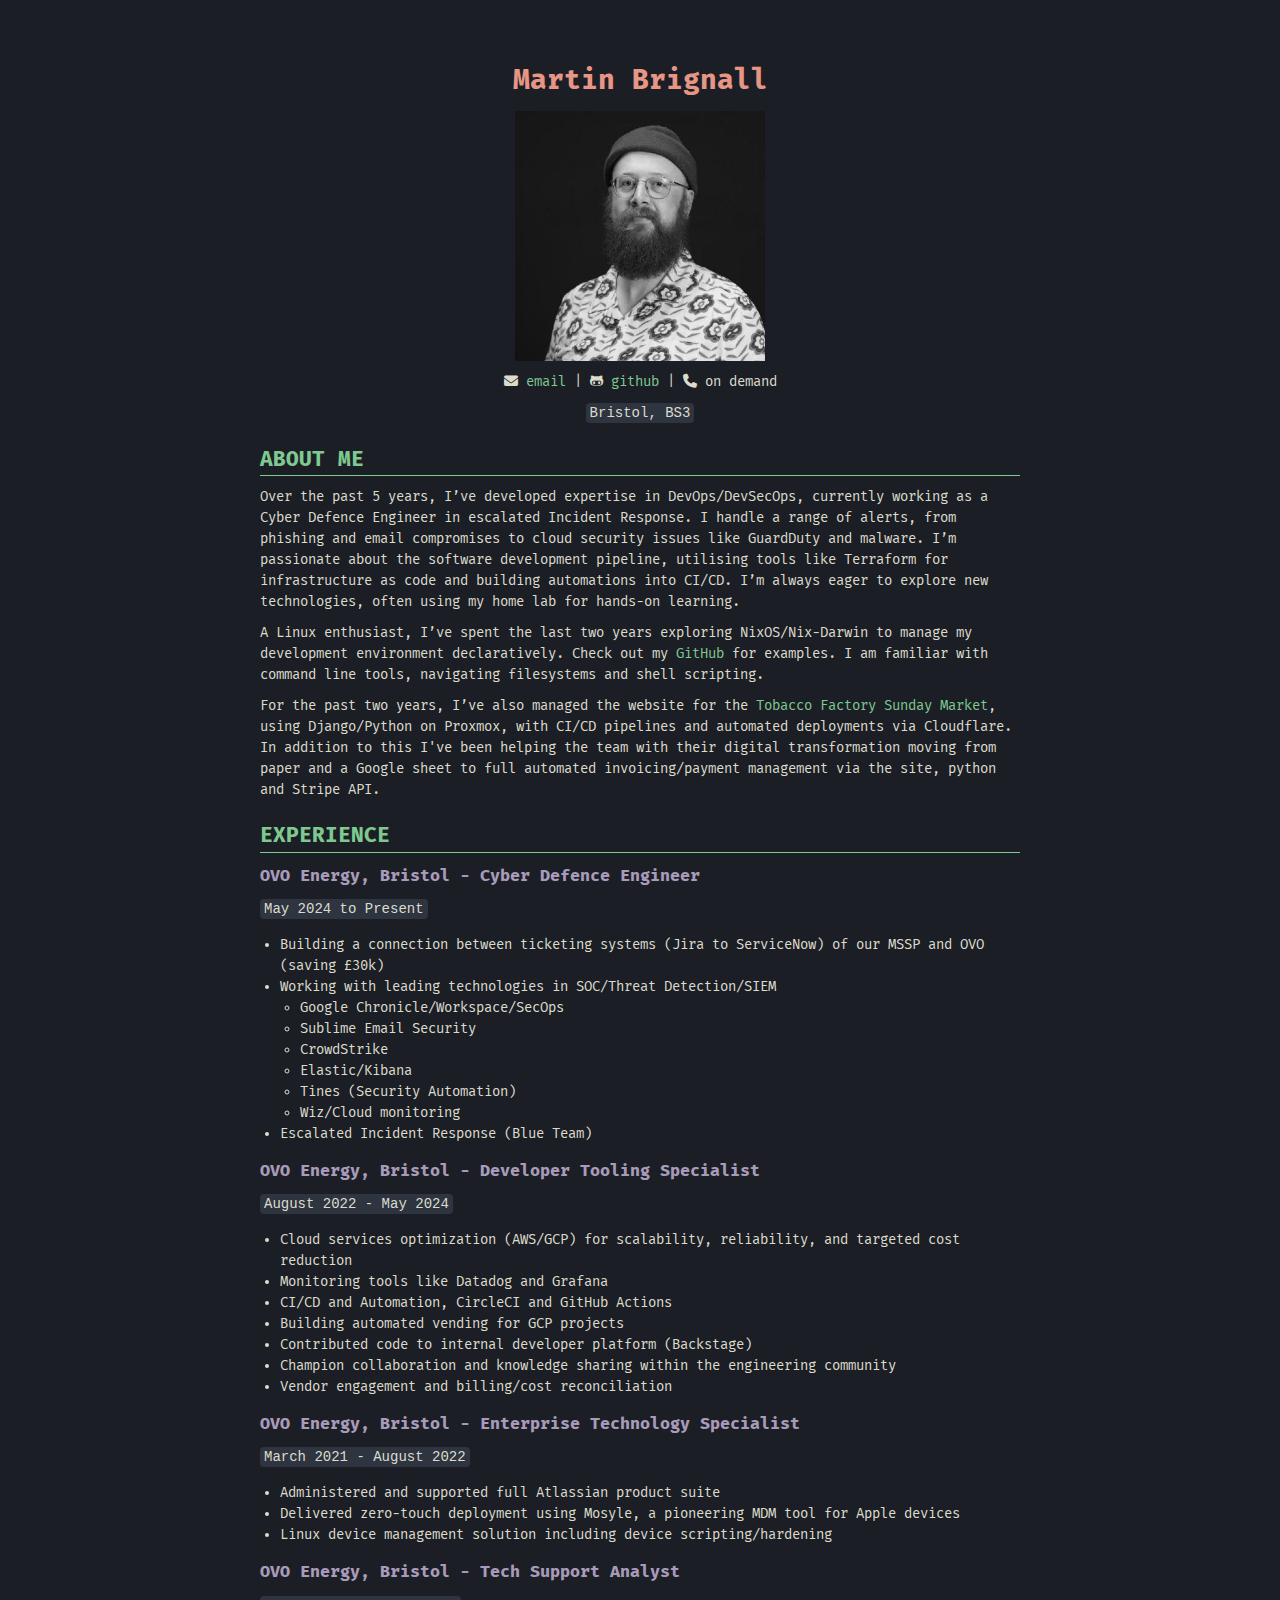
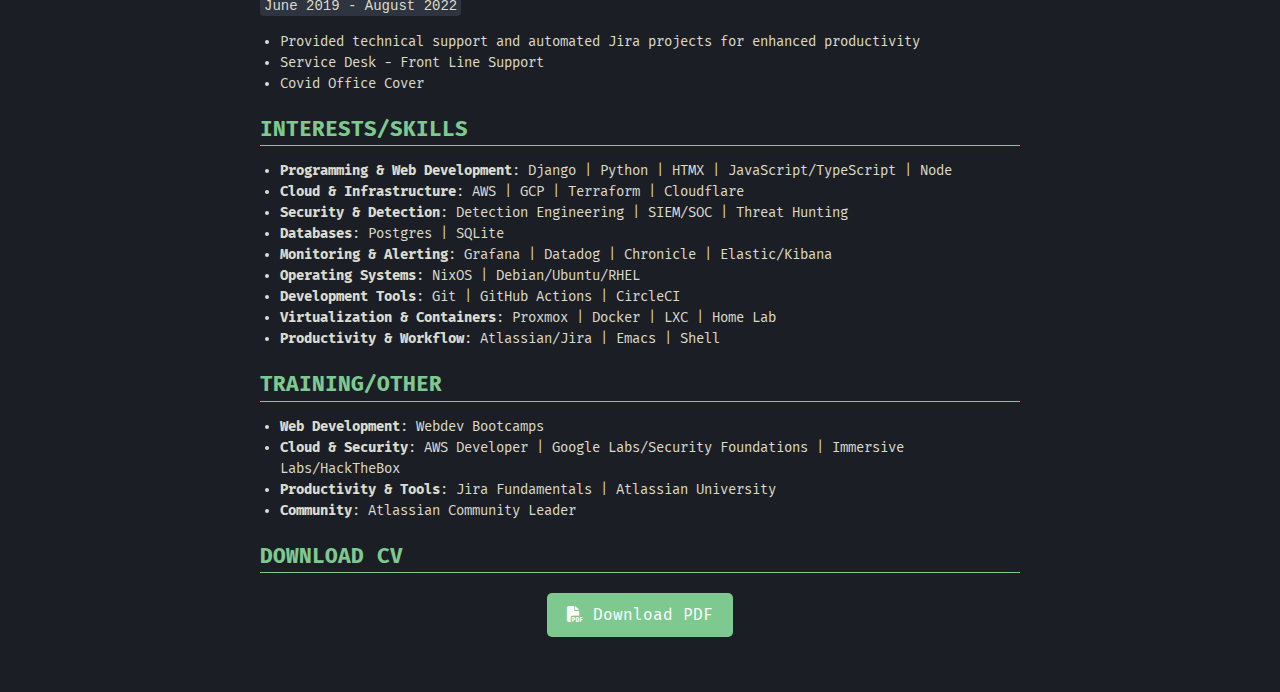
==== commit 2c59bf4b: "Deploying to gh-pages from @ mbrignall/mbrignl-cv@13aaf24a33d95f404914306938e12583ac3358ce 🚀" ====
--- a/index.html
+++ b/index.html
@@ -122,9 +122,9 @@
 <code>Bristol, BS3</code>
 </p>
 
-<div id="outline-container-orgfec461a" class="outline-2">
-<h2 id="orgfec461a">ABOUT ME</h2>
-<div class="outline-text-2" id="text-orgfec461a">
+<div id="outline-container-orgfd8d1c6" class="outline-2">
+<h2 id="orgfd8d1c6">ABOUT ME</h2>
+<div class="outline-text-2" id="text-orgfd8d1c6">
 <p>
 Over the past 5 years, I’ve developed expertise in DevOps/DevSecOps, currently working as a Cyber Defence Engineer in escalated Incident Response. I handle a range of alerts, from phishing and email compromises to cloud security issues like GuardDuty and malware. I’m passionate about the software development pipeline, utilising tools like Terraform for infrastructure as code and building automations into CI/CD. I’m always eager to explore new technologies, often using my home lab for hands-on learning.
 </p>
@@ -139,13 +139,13 @@
 </div>
 </div>
 
-<div id="outline-container-orgaf3ca5e" class="outline-2">
-<h2 id="orgaf3ca5e">EXPERIENCE</h2>
-<div class="outline-text-2" id="text-orgaf3ca5e">
-</div>
-<div id="outline-container-orgf24d242" class="outline-3">
-<h3 id="orgf24d242"><b>OVO Energy</b>, Bristol - Cyber Defence Engineer</h3>
-<div class="outline-text-3" id="text-orgf24d242">
+<div id="outline-container-orga6d2a24" class="outline-2">
+<h2 id="orga6d2a24">EXPERIENCE</h2>
+<div class="outline-text-2" id="text-orga6d2a24">
+</div>
+<div id="outline-container-orgbfea294" class="outline-3">
+<h3 id="orgbfea294"><b>OVO Energy</b>, Bristol - Cyber Defence Engineer</h3>
+<div class="outline-text-3" id="text-orgbfea294">
 <p>
 <code>May 2024 to Present</code>
 </p>
@@ -165,15 +165,17 @@
 </div>
 </div>
 
-<div id="outline-container-orga438515" class="outline-3">
-<h3 id="orga438515"><b>OVO Energy</b>, Bristol - Developer Tooling Specialist</h3>
-<div class="outline-text-3" id="text-orga438515">
+<div id="outline-container-org236ea95" class="outline-3">
+<h3 id="org236ea95"><b>OVO Energy</b>, Bristol - Developer Tooling Specialist</h3>
+<div class="outline-text-3" id="text-org236ea95">
 <p>
 <code>August 2022 - May 2024</code>
 </p>
 <ul class="org-ul">
 <li>Cloud services optimization (AWS/GCP) for
 scalability, reliability, and targeted cost reduction</li>
+<li>Monitoring tools like Datadog and Grafana</li>
+<li>CI/CD and Automation, CircleCI and GitHub Actions</li>
 <li>Building automated vending for GCP projects</li>
 <li>Contributed code to internal developer platform (Backstage)</li>
 <li>Champion collaboration and knowledge sharing within the
@@ -183,9 +185,9 @@
 </div>
 </div>
 
-<div id="outline-container-orgb1f249d" class="outline-3">
-<h3 id="orgb1f249d">OVO Energy, Bristol - Enterprise Technology Specialist</h3>
-<div class="outline-text-3" id="text-orgb1f249d">
+<div id="outline-container-org2e61e24" class="outline-3">
+<h3 id="org2e61e24">OVO Energy, Bristol - Enterprise Technology Specialist</h3>
+<div class="outline-text-3" id="text-org2e61e24">
 <p>
 <code>March 2021 - August 2022</code>
 </p>
@@ -198,9 +200,9 @@
 </div>
 </div>
 
-<div id="outline-container-org5c50c96" class="outline-3">
-<h3 id="org5c50c96">OVO Energy, Bristol - Tech Support Analyst</h3>
-<div class="outline-text-3" id="text-org5c50c96">
+<div id="outline-container-org7f1ae58" class="outline-3">
+<h3 id="org7f1ae58">OVO Energy, Bristol - Tech Support Analyst</h3>
+<div class="outline-text-3" id="text-org7f1ae58">
 <p>
 <code>June 2019 - August 2022</code>
 </p>
@@ -214,9 +216,9 @@
 </div>
 </div>
 
-<div id="outline-container-org1f5b419" class="outline-2">
-<h2 id="org1f5b419">INTERESTS/SKILLS</h2>
-<div class="outline-text-2" id="text-org1f5b419">
+<div id="outline-container-org3d8ecdf" class="outline-2">
+<h2 id="org3d8ecdf">INTERESTS/SKILLS</h2>
+<div class="outline-text-2" id="text-org3d8ecdf">
 <ul class="org-ul">
 <li><b>Programming &amp; Web Development</b>: Django | Python | HTMX | JavaScript/TypeScript | Node</li>
 <li><b>Cloud &amp; Infrastructure</b>: AWS | GCP | Terraform | Cloudflare</li>
@@ -231,9 +233,9 @@
 </div>
 </div>
 
-<div id="outline-container-orgba19973" class="outline-2">
-<h2 id="orgba19973">TRAINING/OTHER</h2>
-<div class="outline-text-2" id="text-orgba19973">
+<div id="outline-container-org4030871" class="outline-2">
+<h2 id="org4030871">TRAINING/OTHER</h2>
+<div class="outline-text-2" id="text-org4030871">
 <ul class="org-ul">
 <li><b>Web Development</b>: Webdev Bootcamps</li>
 <li><b>Cloud &amp; Security</b>: AWS Developer | Google Labs/Security Foundations | Immersive Labs/HackTheBox</li>
@@ -243,9 +245,9 @@
 </div>
 </div>
 
-<div id="outline-container-org18efbe0" class="outline-2">
-<h2 id="org18efbe0">DOWNLOAD CV</h2>
-<div class="outline-text-2" id="text-org18efbe0">
+<div id="outline-container-orgc945af5" class="outline-2">
+<h2 id="orgc945af5">DOWNLOAD CV</h2>
+<div class="outline-text-2" id="text-orgc945af5">
 <p class="center">
 <div class="download-button">
 <a href="https://mbrignall.github.io/mbrignl-cv/mbcv.pdf" class="btn" download>
